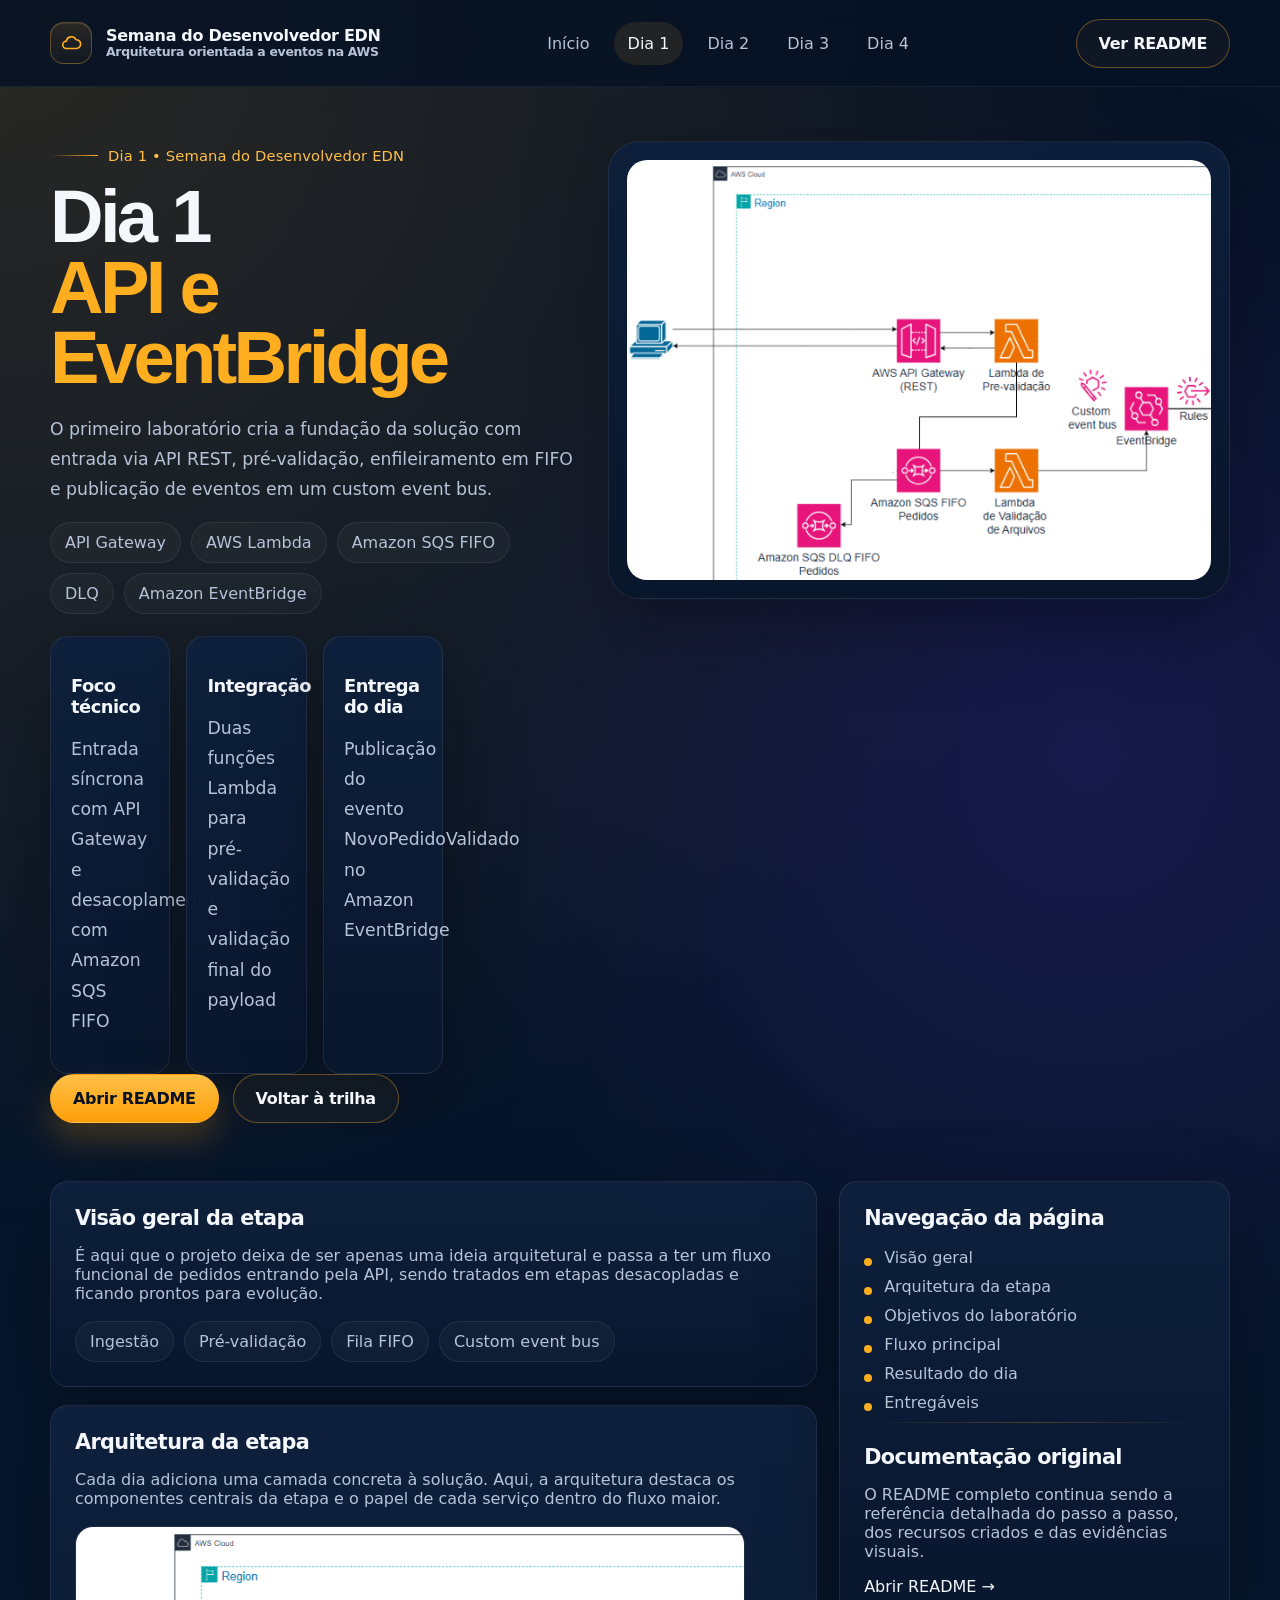
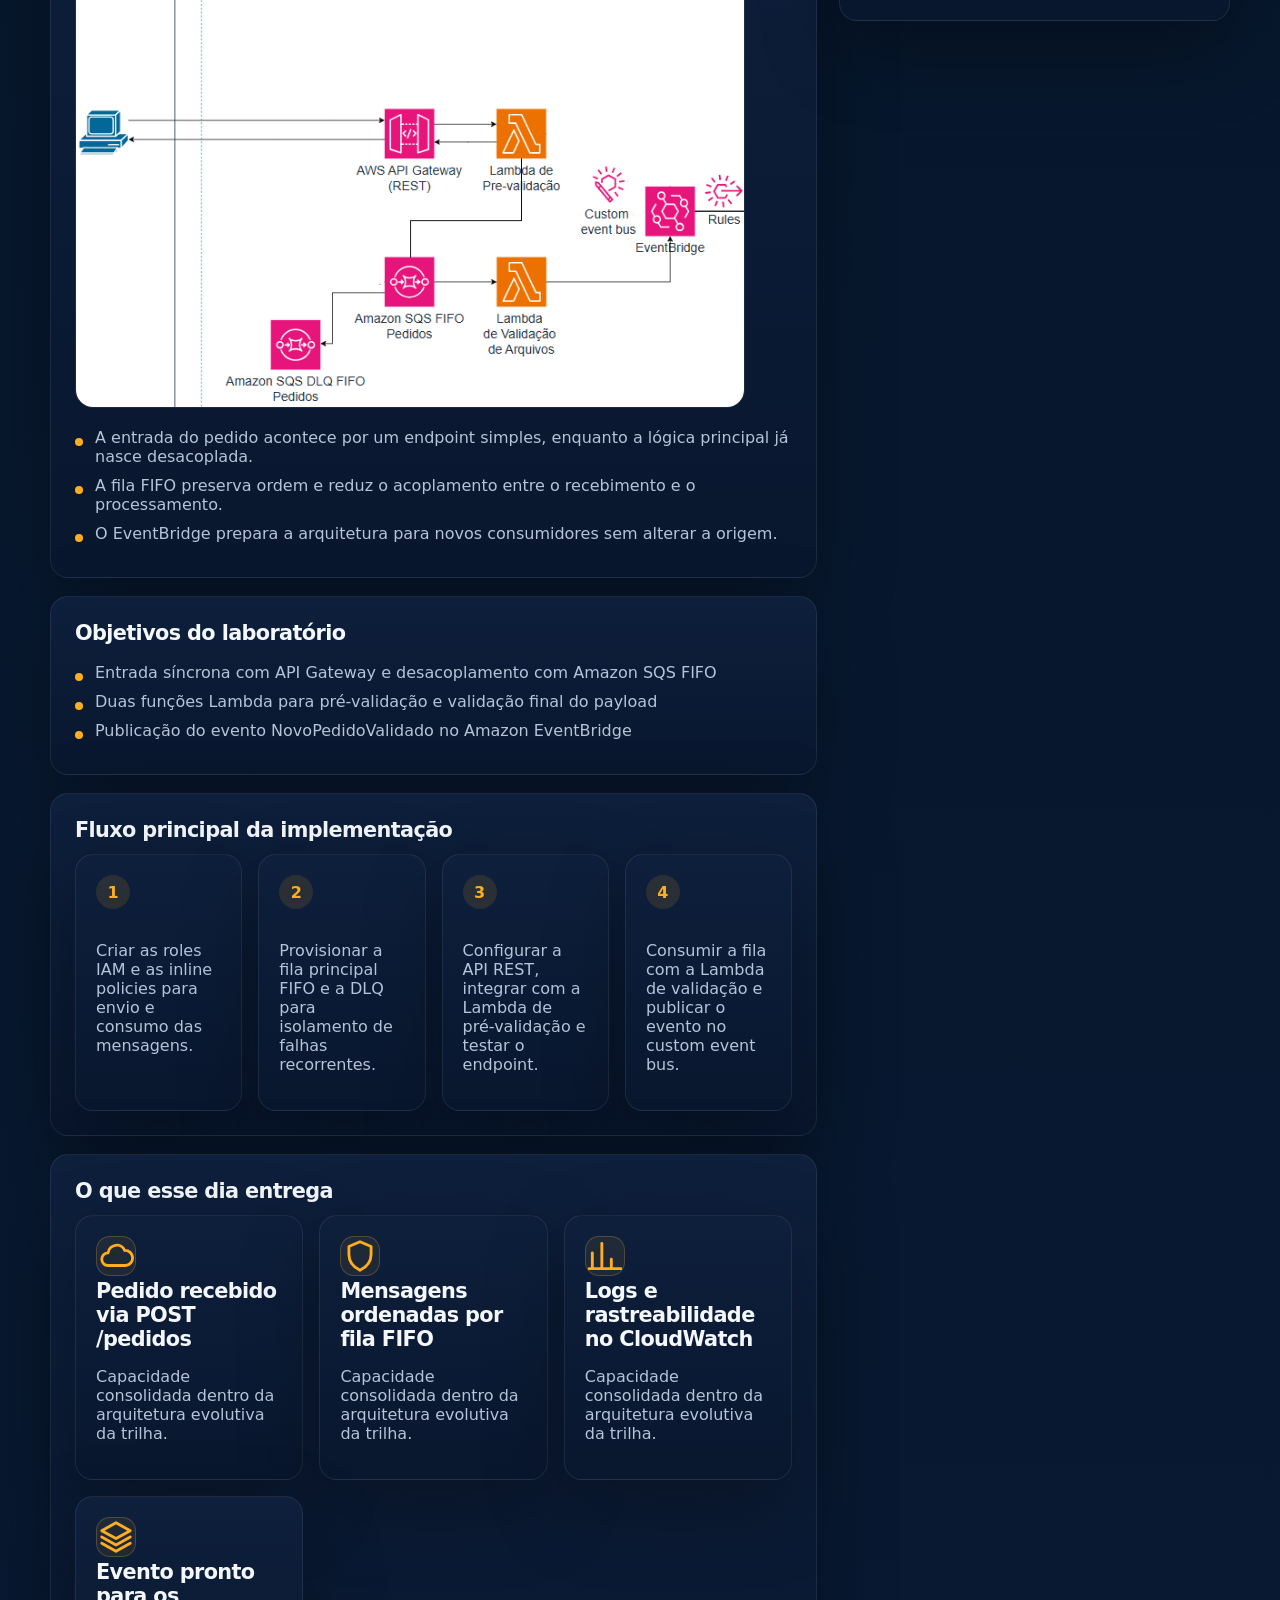
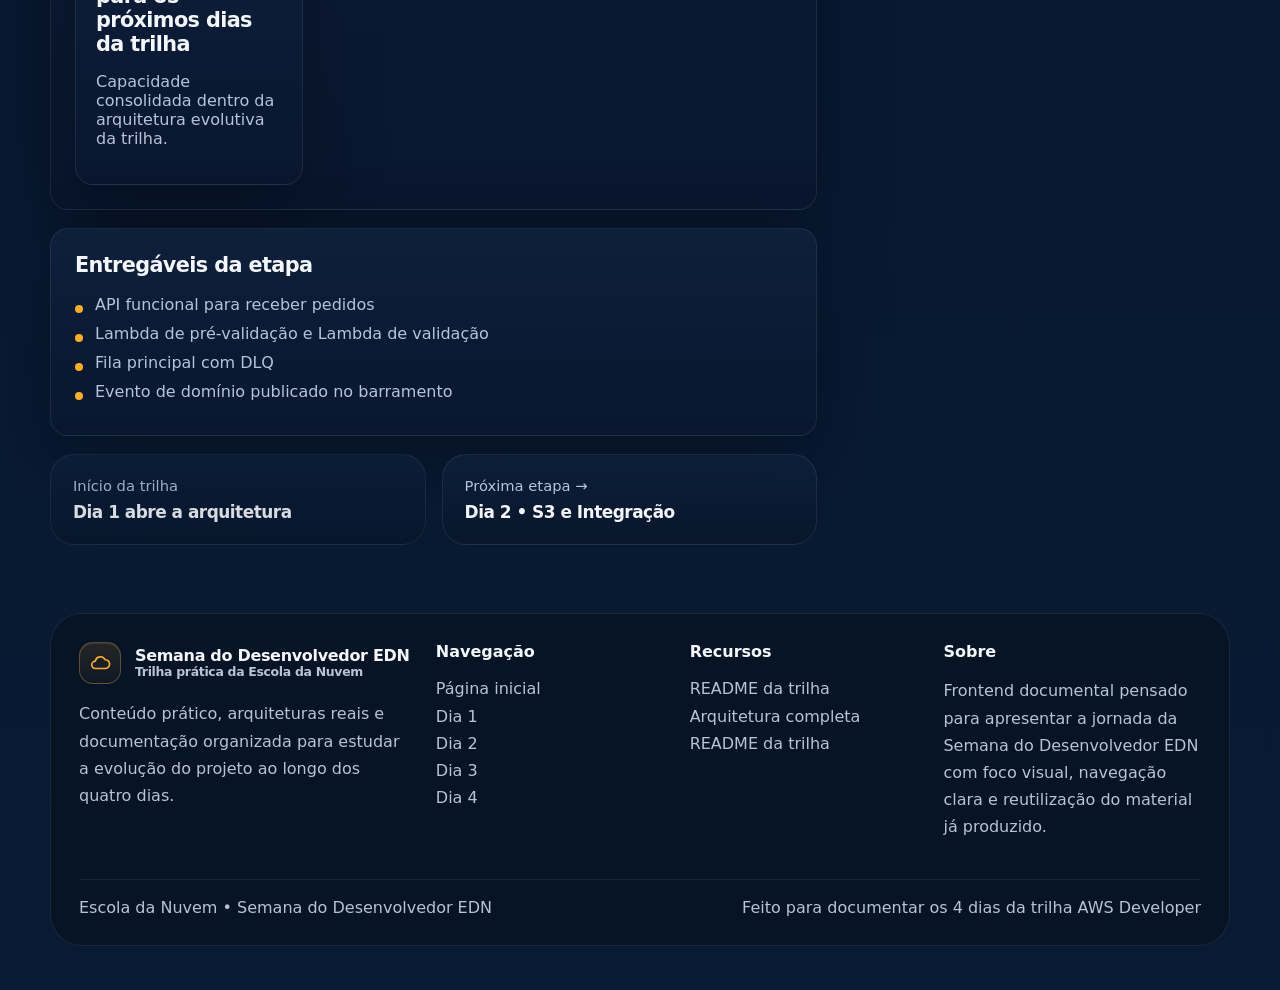
==== site/dia-1.html @ 8075d909 "Initial commit" ====
<!DOCTYPE html>
<html lang="pt-BR">
  <head>
    <meta charset="UTF-8">
    <meta name="viewport" content="width=device-width, initial-scale=1.0">
    <title>Dia 1 • Semana do Desenvolvedor EDN</title>
    <meta name="description" content="Página documental do Dia 1 da Semana do Desenvolvedor EDN: ingestão de pedidos via API e EventBridge.">
    <link rel="stylesheet" href="styles.css">
  </head>
  <body data-page="dia-1">
    <div id="app"></div>
    <script src="app.js"></script>
  </body>
</html>
---- site/styles.css ----
:root {
  --bg: #071327;
  --bg-soft: #0b1d38;
  --panel: rgba(10, 24, 49, 0.92);
  --panel-strong: #0d2244;
  --line: rgba(255, 184, 61, 0.18);
  --line-strong: rgba(255, 184, 61, 0.42);
  --text: #f4f7fb;
  --muted: #b6c3d8;
  --accent: #ffae1f;
  --accent-strong: #ffbf47;
  --success: #8fd2b0;
  --shadow: 0 28px 80px rgba(0, 0, 0, 0.28);
  --radius-xl: 32px;
  --radius-lg: 24px;
  --radius-md: 18px;
  --radius-sm: 12px;
  --content: 1180px;
  --copy: 720px;
  --nav-height: 86px;
  --font-display: "Segoe UI", "Trebuchet MS", sans-serif;
  --font-body: "Segoe UI", system-ui, sans-serif;
}

* {
  box-sizing: border-box;
}

html {
  scroll-behavior: smooth;
}

body {
  margin: 0;
  font-family: var(--font-body);
  color: var(--text);
  background:
    radial-gradient(circle at top left, rgba(255, 174, 31, 0.14), transparent 28%),
    radial-gradient(circle at 85% 18%, rgba(109, 53, 255, 0.16), transparent 18%),
    linear-gradient(180deg, #061225 0%, #07172d 44%, #091a34 100%);
  min-height: 100vh;
}

body::before {
  content: "";
  position: fixed;
  inset: 0;
  pointer-events: none;
  background-image:
    linear-gradient(rgba(255, 255, 255, 0.025) 1px, transparent 1px),
    linear-gradient(90deg, rgba(255, 255, 255, 0.025) 1px, transparent 1px);
  background-size: 64px 64px;
  mask-image: linear-gradient(180deg, rgba(0, 0, 0, 0.6), transparent 80%);
  opacity: 0.45;
}

a {
  color: inherit;
  text-decoration: none;
}

a,
button {
  -webkit-tap-highlight-color: transparent;
}

img {
  max-width: 100%;
  display: block;
}

.site-shell {
  position: relative;
  z-index: 1;
}

.site-header {
  position: sticky;
  top: 0;
  z-index: 20;
  backdrop-filter: blur(14px);
  background: rgba(6, 18, 37, 0.82);
  border-bottom: 1px solid rgba(255, 255, 255, 0.06);
}

.header-inner,
.section-inner,
.footer-inner {
  width: min(calc(100% - 32px), var(--content));
  margin: 0 auto;
}

.header-inner {
  min-height: var(--nav-height);
  display: flex;
  align-items: center;
  justify-content: space-between;
  gap: 24px;
}

.brand {
  display: inline-flex;
  align-items: center;
  gap: 14px;
  font-weight: 700;
  letter-spacing: -0.02em;
}

.brand-mark {
  width: 42px;
  height: 42px;
  border-radius: 14px;
  display: grid;
  place-items: center;
  border: 1px solid rgba(255, 190, 71, 0.3);
  background: linear-gradient(180deg, rgba(255, 174, 31, 0.12), rgba(255, 174, 31, 0.03));
  color: var(--accent);
  box-shadow: inset 0 1px 0 rgba(255, 255, 255, 0.08);
}

.brand svg {
  width: 22px;
  height: 22px;
}

.brand-text {
  display: flex;
  flex-direction: column;
  line-height: 1.05;
}

.brand-text strong {
  font-size: 1rem;
}

.brand-text span {
  color: var(--muted);
  font-size: 0.78rem;
}

.site-nav {
  display: flex;
  align-items: center;
  gap: 10px;
  flex-wrap: wrap;
}

.menu-toggle {
  display: none;
  width: 52px;
  height: 52px;
  border: 1px solid rgba(255, 174, 31, 0.24);
  border-radius: 16px;
  background: rgba(255, 174, 31, 0.06);
  padding: 0;
  cursor: pointer;
  align-items: center;
  justify-content: center;
  flex-direction: column;
  gap: 5px;
}

.menu-toggle span {
  width: 20px;
  height: 2px;
  border-radius: 999px;
  background: var(--text);
  transition: transform 180ms ease, opacity 180ms ease;
}

body.nav-open .menu-toggle span:nth-child(1) {
  transform: translateY(7px) rotate(45deg);
}

body.nav-open .menu-toggle span:nth-child(2) {
  opacity: 0;
}

body.nav-open .menu-toggle span:nth-child(3) {
  transform: translateY(-7px) rotate(-45deg);
}

.site-nav a {
  padding: 12px 14px;
  border-radius: 999px;
  color: var(--muted);
  transition: color 180ms ease, background 180ms ease, transform 180ms ease;
}

.site-nav a:hover,
.site-nav a[aria-current="page"] {
  background: rgba(255, 174, 31, 0.1);
  color: var(--text);
}

.site-nav a:active {
  transform: scale(0.98);
}

.header-actions {
  display: flex;
  align-items: center;
  gap: 12px;
}

.button,
.ghost-button {
  display: inline-flex;
  align-items: center;
  justify-content: center;
  gap: 10px;
  padding: 14px 22px;
  border-radius: 999px;
  border: 1px solid transparent;
  font-weight: 700;
  letter-spacing: -0.02em;
  transition: transform 180ms ease, border-color 180ms ease, background 180ms ease, box-shadow 180ms ease, color 180ms ease;
}

.button {
  background: linear-gradient(180deg, var(--accent-strong), #ff9f08);
  color: #08111f;
  box-shadow: 0 18px 32px rgba(255, 158, 8, 0.22);
}

.ghost-button {
  border-color: rgba(255, 174, 31, 0.36);
  background: rgba(255, 174, 31, 0.04);
  color: var(--text);
}

.button:hover,
.ghost-button:hover {
  transform: translateY(-1px);
}

.button:active,
.ghost-button:active {
  transform: translateY(0) scale(0.985);
}

.hero {
  padding: 62px 0 34px;
}

.hero-grid {
  display: grid;
  grid-template-columns: 1.05fr 0.95fr;
  gap: 40px;
  align-items: center;
}

.eyeline {
  display: inline-flex;
  align-items: center;
  gap: 10px;
  color: var(--accent-strong);
  font-size: 0.92rem;
  letter-spacing: 0.01em;
}

.eyeline::before {
  content: "";
  width: 48px;
  height: 1px;
  background: linear-gradient(90deg, transparent, var(--accent));
}

.hero h1,
.page-hero h1 {
  margin: 18px 0 20px;
  font-family: var(--font-display);
  font-size: clamp(2.6rem, 5.8vw, 5rem);
  line-height: 0.95;
  letter-spacing: -0.05em;
}

.hero h1 span,
.page-hero h1 span {
  color: var(--accent);
}

.hero p,
.page-hero p,
.copy-block p,
.callout p {
  color: var(--muted);
  font-size: 1.08rem;
  line-height: 1.75;
}

.hero-copy {
  max-width: 620px;
}

.hero-metrics {
  margin: 30px 0;
  display: grid;
  grid-template-columns: repeat(4, minmax(0, 1fr));
  gap: 14px;
}

.metric-card,
.mini-panel,
.service-card,
.resource-card,
.timeline-card,
.fact-card,
.step-card,
.readme-card {
  background: linear-gradient(180deg, rgba(14, 32, 60, 0.98), rgba(9, 23, 46, 0.98));
  border: 1px solid rgba(255, 255, 255, 0.08);
  border-radius: var(--radius-md);
  box-shadow: var(--shadow);
}

.metric-card {
  padding: 18px;
}

.metric-card strong {
  display: block;
  margin-top: 18px;
  margin-bottom: 6px;
  font-size: 1.05rem;
}

.metric-card span,
.mini-panel p,
.service-card p,
.timeline-card p,
.step-card p,
.readme-card p {
  color: var(--muted);
}

.icon-chip {
  width: 40px;
  height: 40px;
  display: inline-grid;
  place-items: center;
  border-radius: 14px;
  color: var(--accent);
  background: rgba(255, 174, 31, 0.08);
  border: 1px solid rgba(255, 190, 71, 0.22);
}

.hero-actions {
  display: flex;
  align-items: center;
  gap: 14px;
  flex-wrap: wrap;
}

.hero-visual {
  position: relative;
}

.hero-orbit {
  position: relative;
  min-height: 520px;
  border-radius: var(--radius-xl);
  border: 1px solid rgba(255, 255, 255, 0.08);
  background:
    radial-gradient(circle at center, rgba(255, 174, 31, 0.08), transparent 44%),
    linear-gradient(180deg, rgba(255, 174, 31, 0.04), rgba(255, 174, 31, 0.01)),
    rgba(5, 16, 33, 0.86);
  overflow: hidden;
  box-shadow: var(--shadow);
}

.hero-orbit::before,
.hero-orbit::after {
  content: "";
  position: absolute;
  inset: 10%;
  border: 1px dashed rgba(255, 184, 61, 0.14);
  transform: perspective(900px) rotateX(70deg);
}

.hero-orbit::after {
  inset: 22%;
}

.cloud-badge {
  position: absolute;
  top: 34px;
  right: 40px;
  width: 200px;
  aspect-ratio: 1;
  border-radius: 34px;
  border: 1px solid rgba(255, 190, 71, 0.26);
  background: linear-gradient(180deg, rgba(255, 174, 31, 0.08), rgba(255, 174, 31, 0.02));
  display: grid;
  place-items: center;
  box-shadow: 0 30px 40px rgba(0, 0, 0, 0.25);
}

.cloud-badge svg {
  width: 118px;
  height: 118px;
  color: var(--accent);
}

.node {
  position: absolute;
  width: 94px;
  height: 94px;
  border-radius: 26px;
  display: grid;
  place-items: center;
  color: white;
  font-weight: 800;
  letter-spacing: -0.03em;
  box-shadow: 0 18px 32px rgba(0, 0, 0, 0.28);
}

.node small {
  font-size: 0.75rem;
}

.node--pink { background: linear-gradient(180deg, #ef3f9e, #c12679); }
.node--orange { background: linear-gradient(180deg, #ffb12b, #ea7a0d); }
.node--violet { background: linear-gradient(180deg, #8c57ff, #5b2cd9); }
.node--green { background: linear-gradient(180deg, #84b43b, #5f8423); }

.node-a { top: 128px; left: 64px; }
.node-b { top: 112px; left: 220px; }
.node-c { top: 164px; right: 94px; }
.node-d { top: 264px; left: 136px; }
.node-e { bottom: 78px; right: 88px; }

.section {
  padding: 32px 0;
}

.section-title {
  display: flex;
  align-items: end;
  justify-content: space-between;
  gap: 24px;
  margin-bottom: 24px;
}

.section-title h2 {
  margin: 0;
  font-family: var(--font-display);
  font-size: clamp(2rem, 3vw, 3rem);
  letter-spacing: -0.04em;
}

.section-title p {
  max-width: 560px;
  color: var(--muted);
  line-height: 1.7;
  margin: 0;
}

.architecture-frame {
  padding: 22px;
  border-radius: var(--radius-xl);
  background: linear-gradient(180deg, rgba(13, 31, 59, 0.96), rgba(9, 22, 42, 0.96));
  border: 1px solid rgba(255, 255, 255, 0.08);
  box-shadow: var(--shadow);
}

.architecture-frame img {
  border-radius: 22px;
  border: 1px solid rgba(255, 255, 255, 0.08);
  width: 100%;
}

.architecture-actions {
  display: flex;
  justify-content: space-between;
  gap: 20px;
  margin-top: 16px;
  color: var(--muted);
  flex-wrap: wrap;
}

.timeline {
  display: grid;
  grid-template-columns: repeat(4, minmax(0, 1fr));
  gap: 18px;
}

.timeline-card {
  padding: 22px;
  position: relative;
  overflow: hidden;
  transition: transform 200ms ease, border-color 200ms ease, box-shadow 200ms ease, background 200ms ease;
}

.card-link {
  cursor: pointer;
}

.card-link:hover,
.card-link:focus-visible {
  transform: translateY(-2px);
  border-color: rgba(255, 184, 61, 0.24);
}

.card-link:active {
  transform: scale(0.992);
}

.timeline-card::before {
  content: attr(data-day);
  position: absolute;
  top: 18px;
  right: 20px;
  width: 38px;
  height: 38px;
  display: grid;
  place-items: center;
  border-radius: 999px;
  background: linear-gradient(180deg, var(--accent-strong), #ff9800);
  color: #08111f;
  font-weight: 900;
}

.timeline-card h3 {
  margin: 22px 0 10px;
  font-size: 1.45rem;
  line-height: 1.05;
  letter-spacing: -0.04em;
}

.timeline-card ul,
.detail-list,
.toc {
  margin: 18px 0 0;
  padding: 0;
  list-style: none;
}

.timeline-card li,
.detail-list li,
.toc li {
  position: relative;
  padding-left: 20px;
  margin-bottom: 10px;
  color: var(--muted);
}

.timeline-card li::before,
.detail-list li::before,
.toc li::before {
  content: "";
  position: absolute;
  left: 0;
  top: 10px;
  width: 8px;
  height: 8px;
  border-radius: 999px;
  background: var(--accent);
}

.timeline-card .link-arrow,
.resource-card .link-arrow,
.readme-card .link-arrow {
  margin-top: 18px;
  display: inline-flex;
  align-items: center;
  gap: 8px;
  color: var(--accent-strong);
  font-weight: 700;
}

.services-grid,
.resources-grid,
.facts-grid,
.steps-grid,
.readme-grid {
  display: grid;
  grid-template-columns: repeat(4, minmax(0, 1fr));
  gap: 16px;
}

.service-card,
.resource-card,
.fact-card,
.step-card,
.readme-card {
  padding: 20px;
  transition: transform 200ms ease, border-color 200ms ease, box-shadow 200ms ease;
}

.service-card:hover,
.resource-card:hover,
.fact-card:hover,
.step-card:hover,
.readme-card:hover {
  transform: translateY(-2px);
  border-color: rgba(255, 184, 61, 0.18);
}

.service-card h3,
.resource-card h3,
.fact-card h3,
.step-card h3,
.readme-card h3 {
  margin: 18px 0 8px;
  font-size: 1.12rem;
  letter-spacing: -0.03em;
}

.footer {
  padding: 36px 0 44px;
}

.footer-panel {
  padding: 28px;
  border-radius: var(--radius-xl);
  background: rgba(8, 20, 38, 0.96);
  border: 1px solid rgba(255, 255, 255, 0.08);
}

.footer-grid {
  display: grid;
  grid-template-columns: 1.3fr 0.9fr 0.9fr 1fr;
  gap: 22px;
}

.footer h4 {
  margin: 0 0 14px;
  font-size: 1rem;
}

.footer p,
.footer li {
  color: var(--muted);
  line-height: 1.7;
}

.footer ul {
  margin: 0;
  padding: 0;
  list-style: none;
}

.footer-bottom {
  margin-top: 22px;
  padding-top: 18px;
  border-top: 1px solid rgba(255, 255, 255, 0.08);
  color: var(--muted);
  display: flex;
  justify-content: space-between;
  gap: 20px;
  flex-wrap: wrap;
}

.page-hero {
  padding: 54px 0 26px;
}

.page-hero-grid {
  display: grid;
  grid-template-columns: minmax(0, 0.92fr) minmax(0, 1.08fr);
  gap: 28px;
  align-items: start;
}

.page-hero .copy-block {
  max-width: var(--copy);
}

.page-visual {
  padding: 18px;
  border-radius: var(--radius-xl);
  background: linear-gradient(180deg, rgba(13, 31, 59, 0.96), rgba(9, 22, 42, 0.96));
  border: 1px solid rgba(255, 255, 255, 0.08);
  box-shadow: var(--shadow);
}

.page-visual img {
  border-radius: 20px;
}

.facts-grid {
  margin-top: 22px;
}

.detail-layout {
  display: grid;
  grid-template-columns: minmax(0, 1.06fr) minmax(280px, 0.54fr);
  gap: 22px;
  align-items: start;
}

.detail-stack {
  display: grid;
  gap: 18px;
}

.mini-panel {
  padding: 24px;
}

.mini-panel h2,
.mini-panel h3 {
  margin: 0 0 12px;
  font-size: 1.3rem;
  letter-spacing: -0.03em;
}

.step-card strong {
  display: inline-flex;
  width: 34px;
  height: 34px;
  align-items: center;
  justify-content: center;
  border-radius: 999px;
  background: rgba(255, 174, 31, 0.12);
  color: var(--accent);
  margin-bottom: 16px;
}

.sticky-panel {
  position: sticky;
  top: calc(var(--nav-height) + 20px);
}

.toc a {
  color: var(--muted);
  transition: color 180ms ease, transform 180ms ease;
}

.toc a:hover {
  color: var(--text);
}

.toc a:active {
  transform: translateX(2px);
}

.tag-row {
  display: flex;
  flex-wrap: wrap;
  gap: 10px;
}

.tag {
  display: inline-flex;
  align-items: center;
  gap: 8px;
  padding: 10px 14px;
  border-radius: 999px;
  border: 1px solid rgba(255, 255, 255, 0.08);
  background: rgba(255, 255, 255, 0.03);
  color: var(--muted);
  transition: transform 180ms ease, border-color 180ms ease, background 180ms ease;
}

.tag:hover {
  transform: translateY(-1px);
  border-color: rgba(255, 184, 61, 0.18);
  background: rgba(255, 174, 31, 0.06);
}

.readme-grid {
  grid-template-columns: repeat(3, minmax(0, 1fr));
}

.pager {
  display: grid;
  grid-template-columns: repeat(2, minmax(0, 1fr));
  gap: 16px;
}

.pager-card {
  padding: 22px;
  border-radius: var(--radius-lg);
  background: linear-gradient(180deg, rgba(13, 31, 59, 0.96), rgba(9, 22, 42, 0.96));
  border: 1px solid rgba(255, 255, 255, 0.08);
  display: flex;
  flex-direction: column;
  gap: 8px;
  transition: transform 180ms ease, border-color 180ms ease, box-shadow 180ms ease;
}

.pager-card span {
  color: var(--muted);
  font-size: 0.92rem;
}

.pager-card strong {
  font-size: 1.06rem;
  letter-spacing: -0.03em;
}

.pager-card:hover {
  transform: translateY(-1px);
  border-color: rgba(255, 184, 61, 0.22);
}

.pager-card:active {
  transform: scale(0.99);
}

.pager-card.is-muted {
  opacity: 0.88;
}

.divider {
  height: 1px;
  background: linear-gradient(90deg, transparent, rgba(255, 174, 31, 0.26), transparent);
  margin: 10px 0 0;
}

@media (prefers-reduced-motion: reduce) {
  *,
  *::before,
  *::after {
    animation: none !important;
    transition: none !important;
    scroll-behavior: auto !important;
  }
}

@media (max-width: 1120px) {
  .hero-grid,
  .page-hero-grid,
  .detail-layout,
  .footer-grid {
    grid-template-columns: 1fr;
  }

  .timeline,
  .services-grid,
  .resources-grid,
  .facts-grid,
  .steps-grid,
  .readme-grid,
  .pager {
    grid-template-columns: repeat(2, minmax(0, 1fr));
  }
}

@media (max-width: 840px) {
  .header-inner {
    padding: 16px 0;
    align-items: center;
    flex-direction: row;
    flex-wrap: wrap;
  }

  .menu-toggle {
    display: inline-flex;
    margin-left: auto;
  }

  .site-nav {
    display: none;
    width: 100%;
    padding: 10px 0 2px;
    flex-direction: column;
    align-items: stretch;
    gap: 8px;
  }

  body.nav-open .site-nav {
    display: flex;
  }

  .site-nav a {
    width: 100%;
    padding: 14px 16px;
    border-radius: 16px;
    background: rgba(255, 255, 255, 0.03);
  }

  .header-actions {
    width: 100%;
    display: none;
  }

  body.nav-open .header-actions {
    display: flex;
  }

  .header-actions a {
    width: 100%;
  }

  .hero {
    padding-top: 36px;
  }

  .hero-metrics,
  .timeline,
  .services-grid,
  .resources-grid,
  .facts-grid,
  .steps-grid,
  .readme-grid,
  .pager {
    grid-template-columns: 1fr;
  }

  .section-title {
    align-items: start;
    flex-direction: column;
  }

  .hero-orbit {
    min-height: 420px;
  }

  .cloud-badge {
    width: 148px;
    right: 16px;
    top: 18px;
  }

  .node {
    width: 76px;
    height: 76px;
    border-radius: 22px;
  }
}
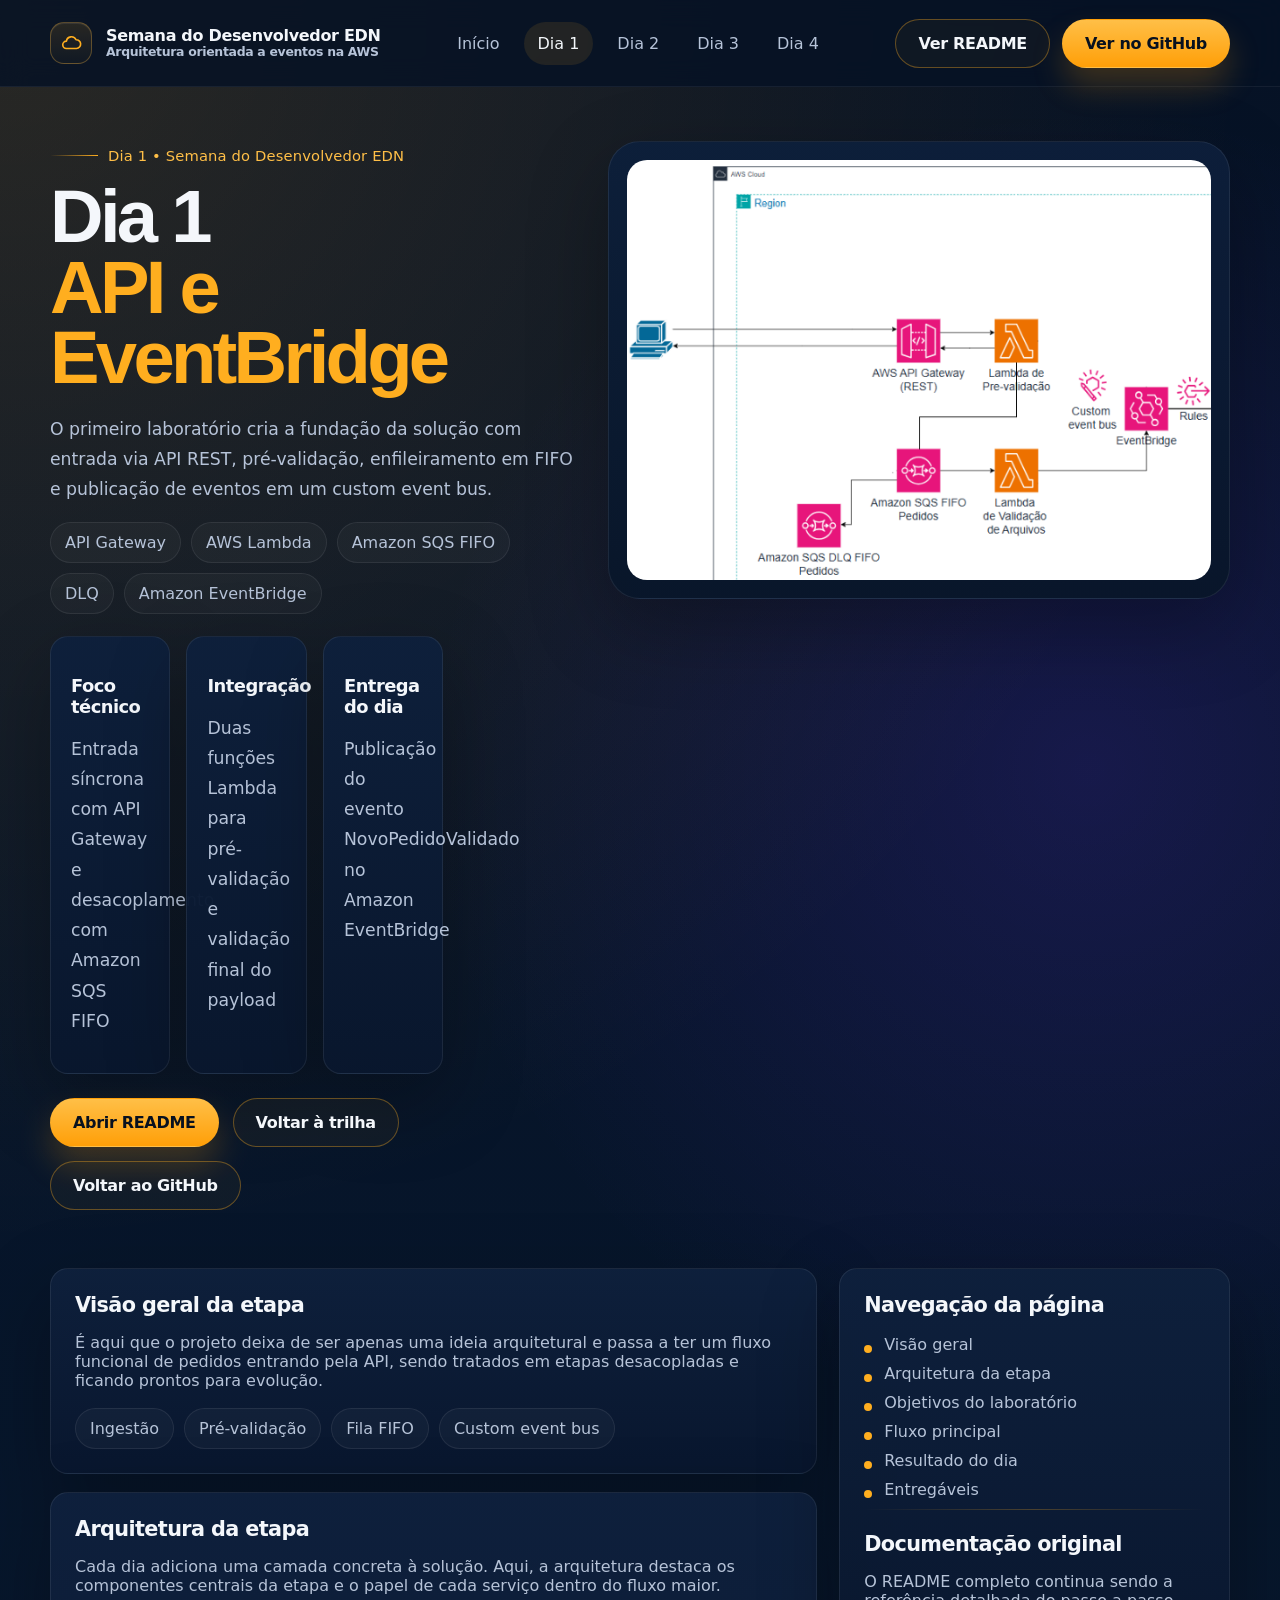
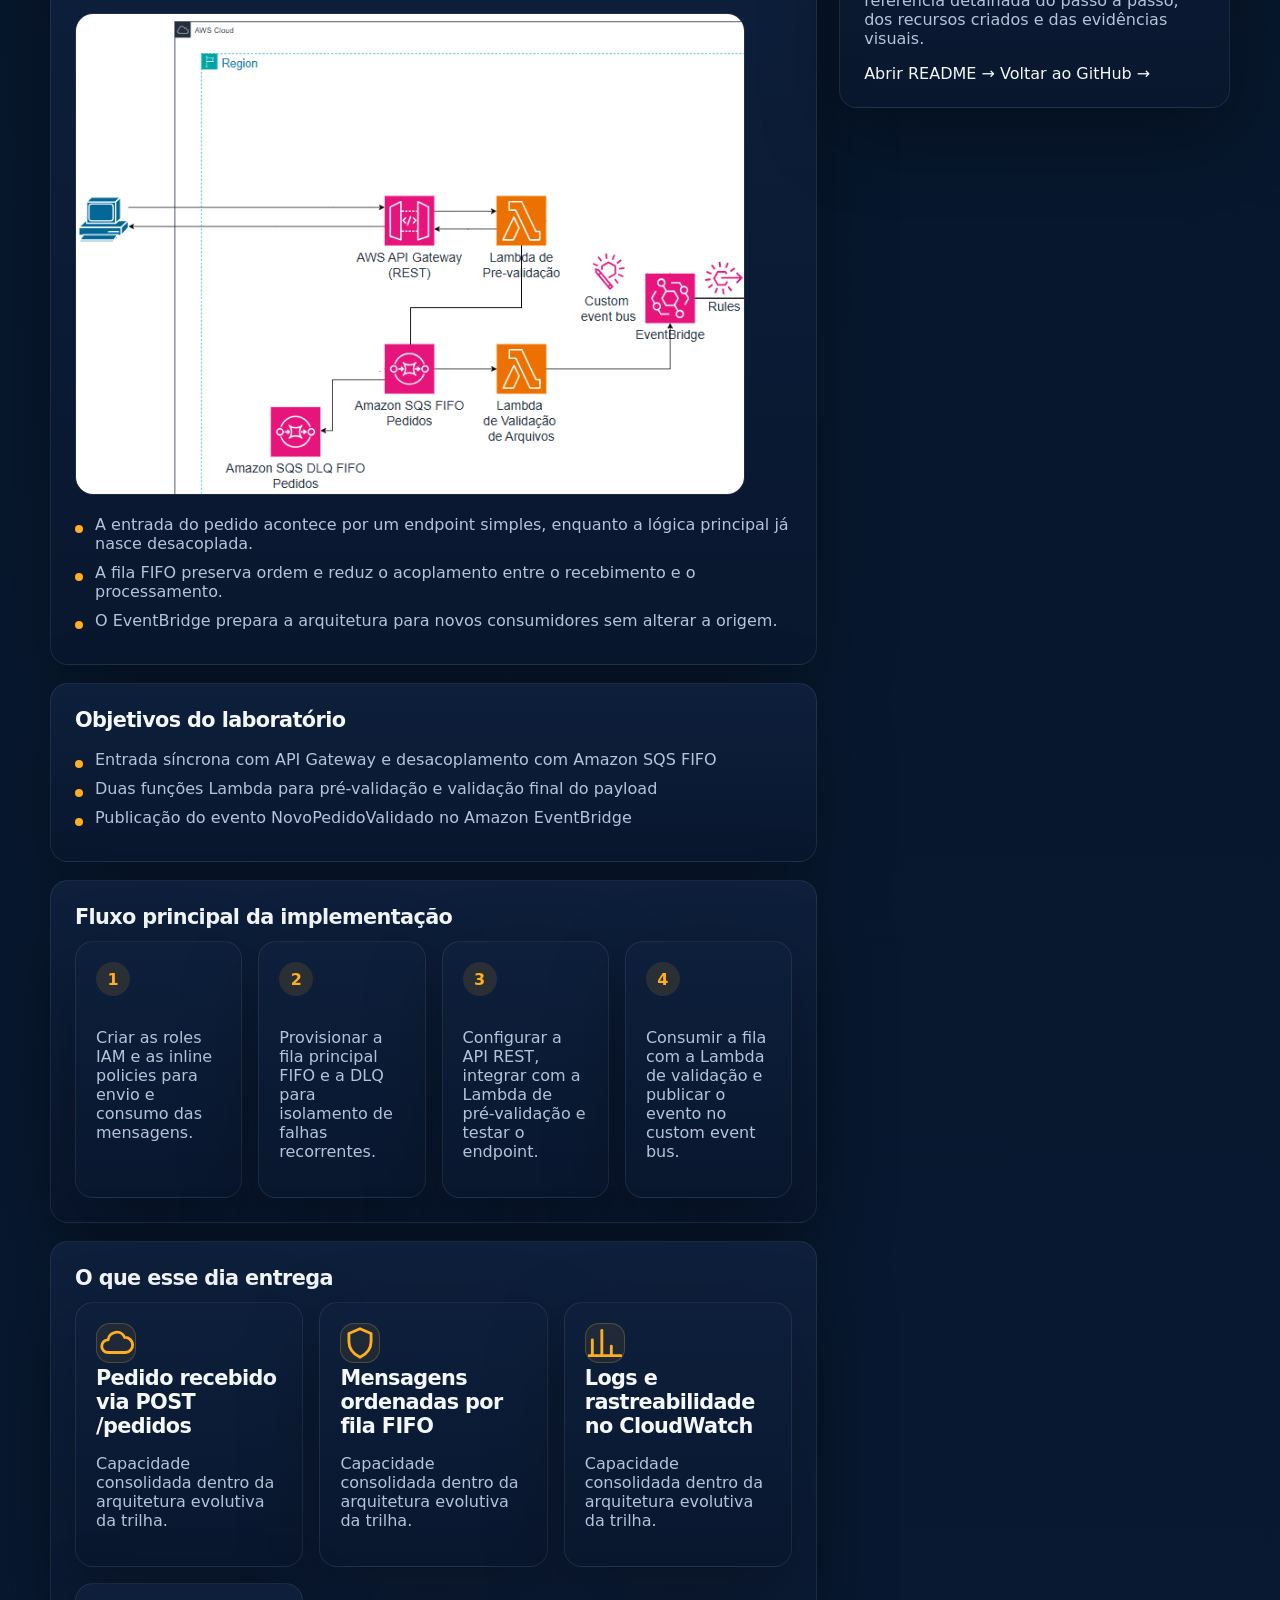
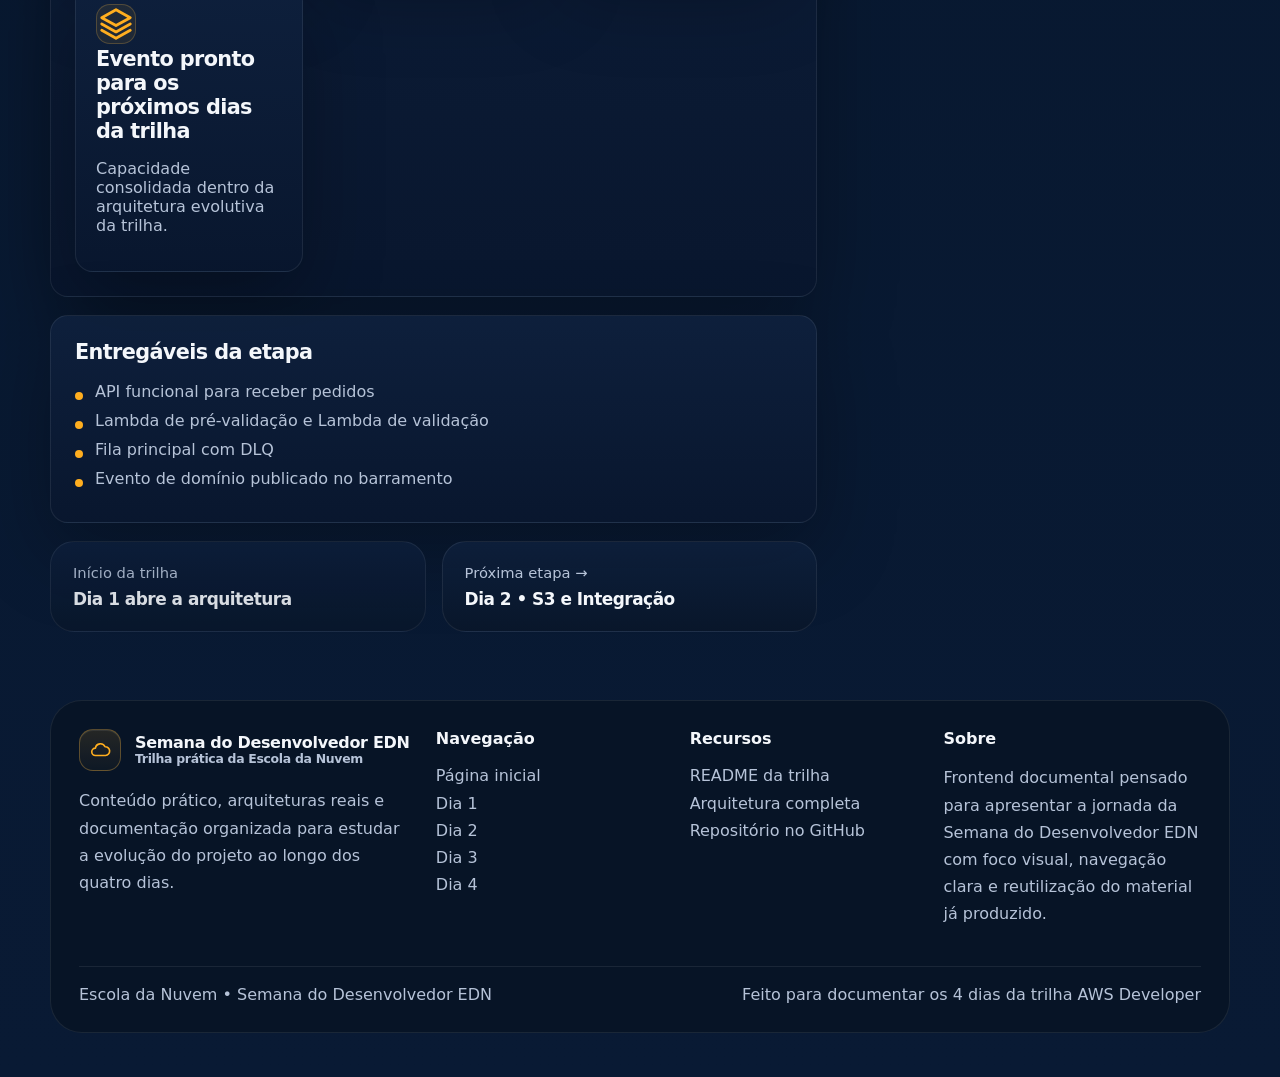
==== commit 51bf25ed: "Aprimora frontend e SEO da trilha" ====
--- a/site/dia-1.html
+++ b/site/dia-1.html
@@ -4,7 +4,19 @@
     <meta charset="UTF-8">
     <meta name="viewport" content="width=device-width, initial-scale=1.0">
     <title>Dia 1 • Semana do Desenvolvedor EDN</title>
-    <meta name="description" content="Página documental do Dia 1 da Semana do Desenvolvedor EDN: ingestão de pedidos via API e EventBridge.">
+    <meta name="description" content="Dia 1 da Semana do Desenvolvedor EDN: ingestão de pedidos via API, validação com Lambda, enfileiramento em Amazon SQS FIFO e publicação no EventBridge.">
+    <meta name="robots" content="index,follow">
+    <meta name="theme-color" content="#071327">
+    <link rel="canonical" href="https://ferfaoliver-ferreira.github.io/Semana_do_Desenvolvedor_EDN/dia-1.html">
+    <meta property="og:locale" content="pt_BR">
+    <meta property="og:type" content="article">
+    <meta property="og:title" content="Dia 1 • Semana do Desenvolvedor EDN">
+    <meta property="og:description" content="Ingestão de pedidos via API e EventBridge dentro da trilha prática da Escola da Nuvem.">
+    <meta property="og:url" content="https://ferfaoliver-ferreira.github.io/Semana_do_Desenvolvedor_EDN/dia-1.html">
+    <meta property="og:image" content="https://ferfaoliver-ferreira.github.io/Semana_do_Desenvolvedor_EDN/dia-1-api-eventbridge/images/arquitetura-dia-1.png">
+    <meta name="twitter:card" content="summary_large_image">
+    <meta name="twitter:title" content="Dia 1 • Semana do Desenvolvedor EDN">
+    <meta name="twitter:description" content="API Gateway, Lambda, Amazon SQS FIFO e EventBridge no primeiro laboratório da trilha.">
     <link rel="stylesheet" href="styles.css">
   </head>
   <body data-page="dia-1">
--- a/site/styles.css
+++ b/site/styles.css
@@ -59,6 +59,13 @@
   text-decoration: none;
 }
 
+a:focus-visible,
+button:focus-visible,
+.card-link:focus-visible {
+  outline: 2px solid rgba(255, 190, 71, 0.92);
+  outline-offset: 3px;
+}
+
 a,
 button {
   -webkit-tap-highlight-color: transparent;
@@ -201,6 +208,7 @@
   display: flex;
   align-items: center;
   gap: 12px;
+  flex-wrap: wrap;
 }
 
 .button,
@@ -500,6 +508,7 @@
 .card-link:focus-visible {
   transform: translateY(-2px);
   border-color: rgba(255, 184, 61, 0.24);
+  box-shadow: 0 24px 48px rgba(0, 0, 0, 0.24);
 }
 
 .card-link:active {
@@ -667,6 +676,10 @@
   max-width: var(--copy);
 }
 
+.page-hero .hero-actions {
+  margin-top: 24px;
+}
+
 .page-visual {
   padding: 18px;
   border-radius: var(--radius-xl);
@@ -729,6 +742,10 @@
 }
 
 .toc a:hover {
+  color: var(--text);
+}
+
+.toc a:focus-visible {
   color: var(--text);
 }
 
@@ -810,6 +827,17 @@
   margin: 10px 0 0;
 }
 
+#visao-geral,
+#arquitetura-dia,
+#objetivos,
+#fluxo,
+#resultado,
+#entregaveis,
+#trilha,
+#arquitetura {
+  scroll-margin-top: calc(var(--nav-height) + 18px);
+}
+
 @media (prefers-reduced-motion: reduce) {
   *,
   *::before,
@@ -875,6 +903,7 @@
   .header-actions {
     width: 100%;
     display: none;
+    flex-direction: column;
   }
 
   body.nav-open .header-actions {
